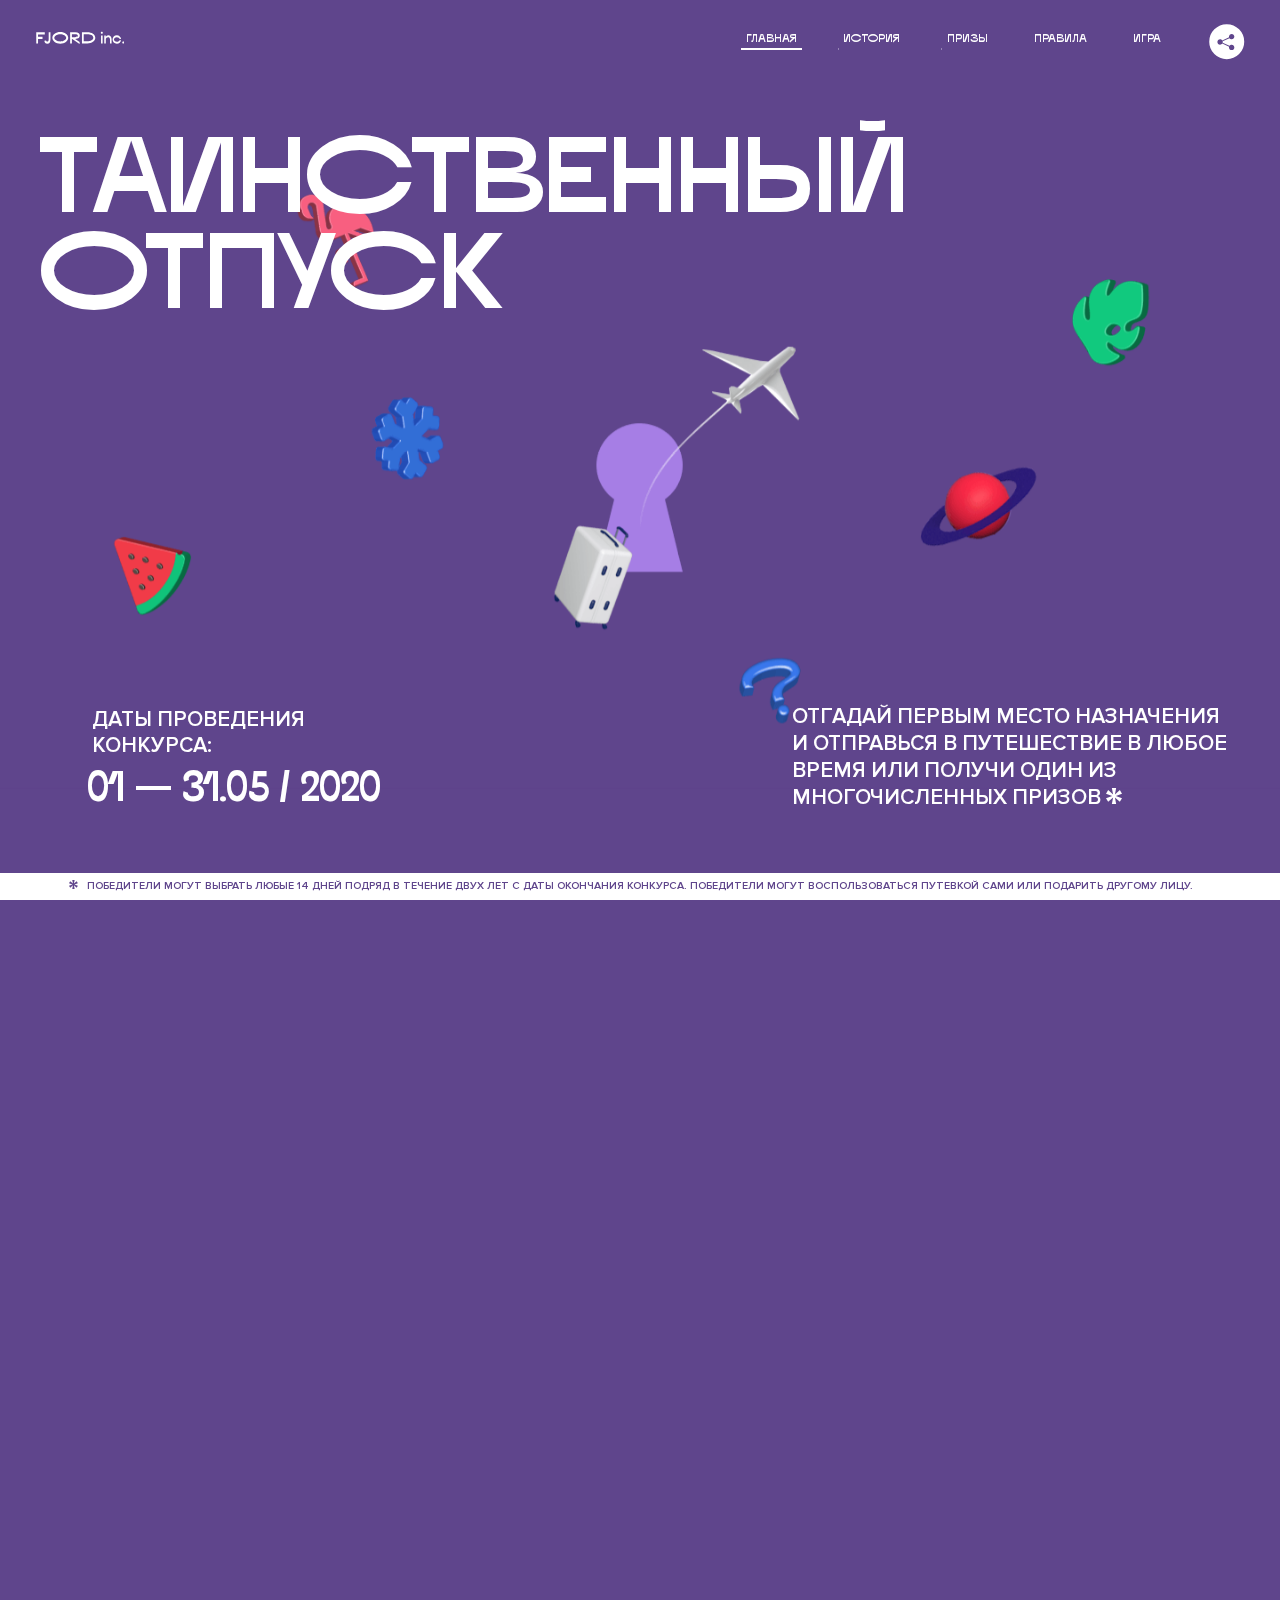
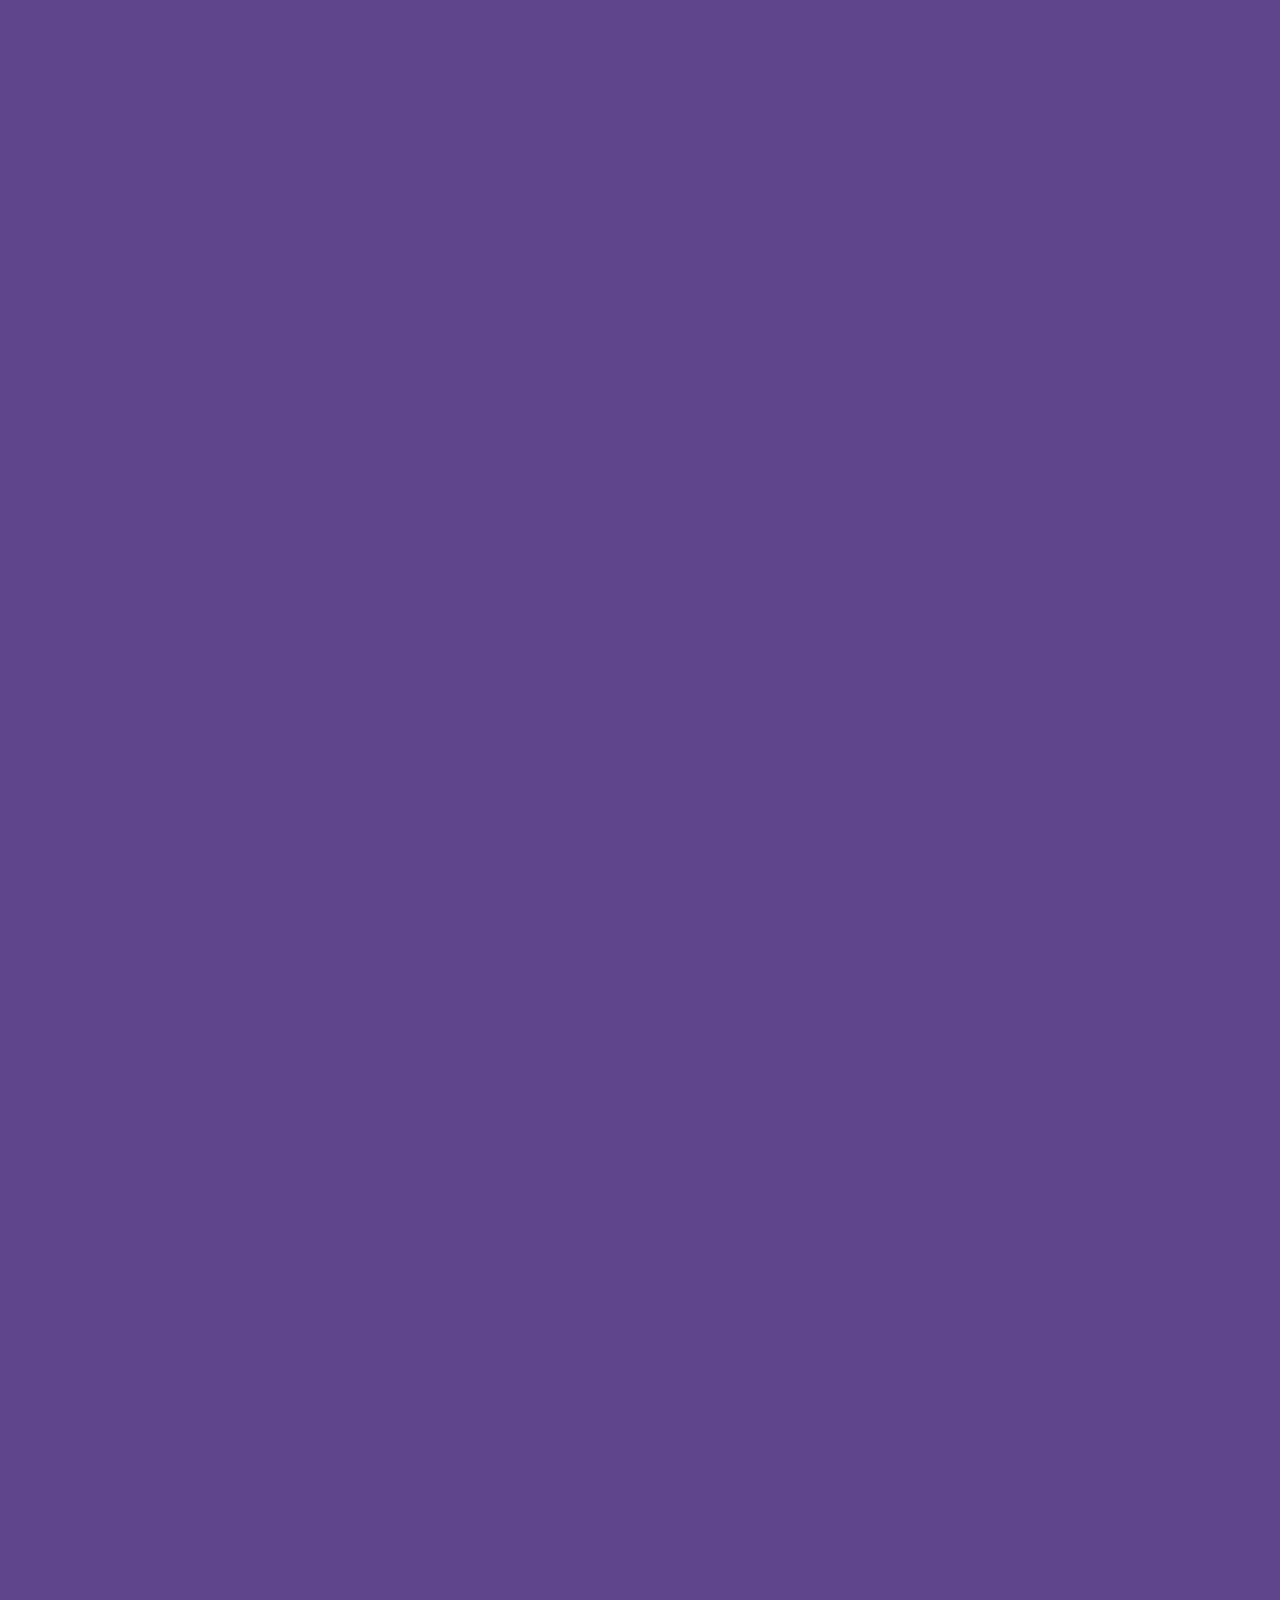
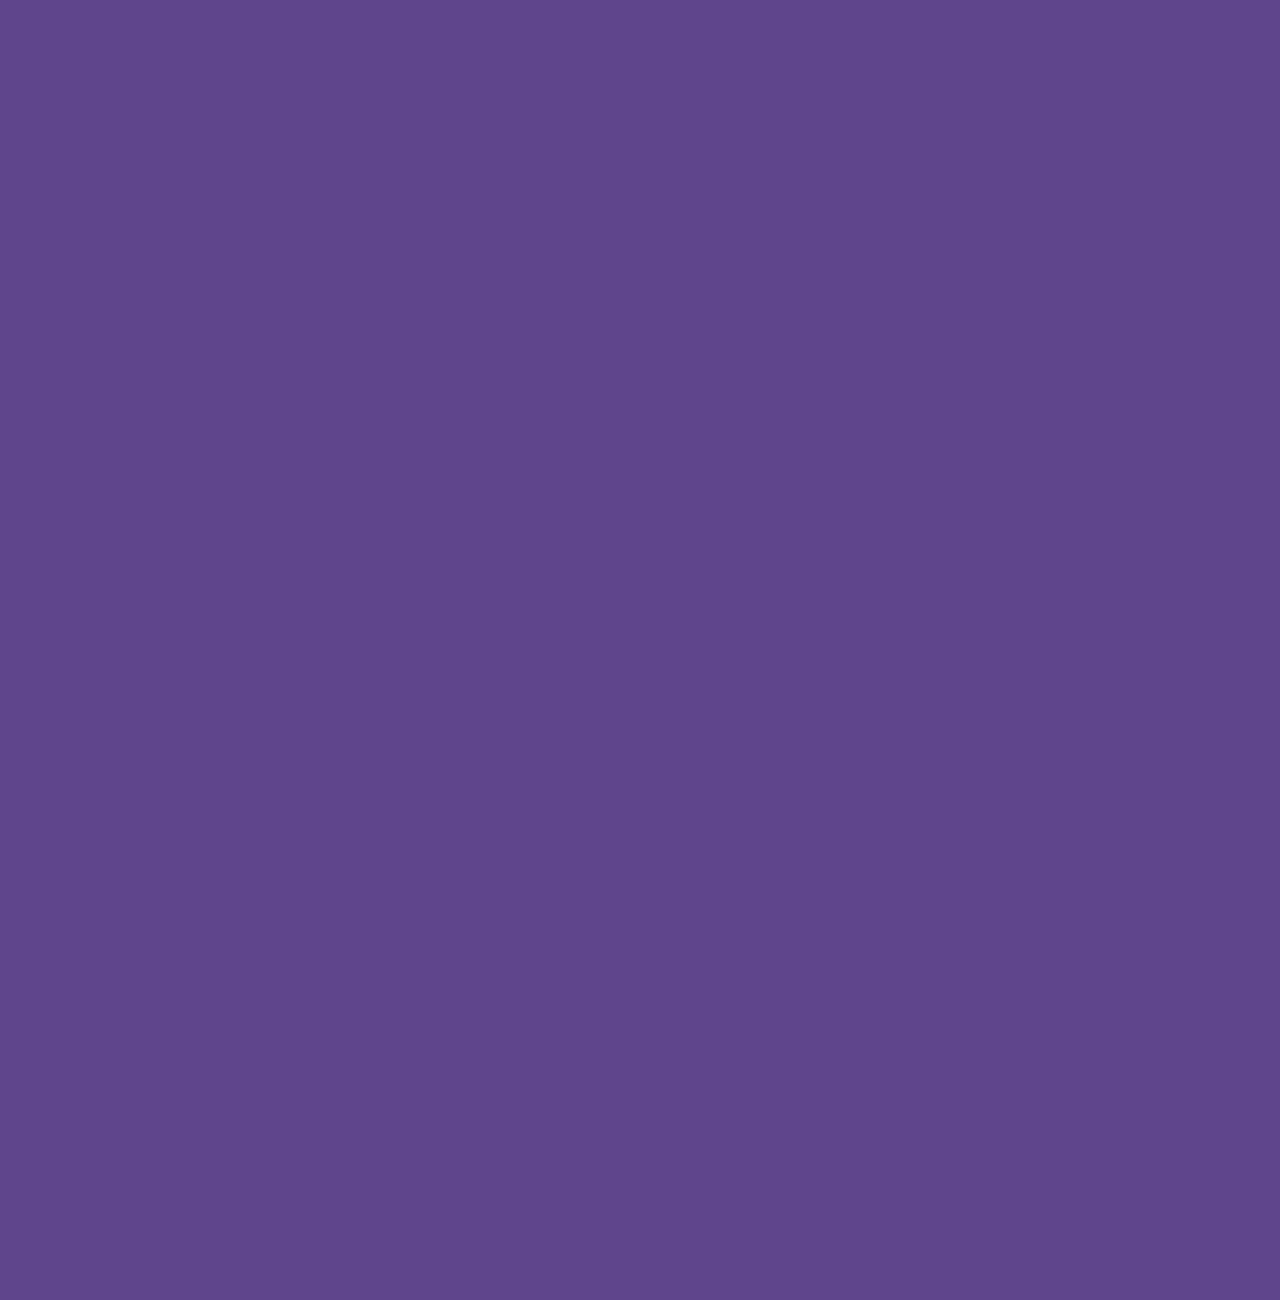
==== 3/index.html @ afbff56f ":heavy_check_mark: Сборка #3" ====
<!DOCTYPE html>
<html lang="ru">
<head>
  <meta charset="UTF-8">
  <meta name="description" content="">
  <meta name="viewport" content="width=device-width, initial-scale=1.0">
  <meta http-equiv="X-UA-Compatible" content="ie=edge">
  <title>Mysterious Vacation</title>
<link href="css/style.min.css" rel="stylesheet">  <base href="https://htmlacademy-animation.github.io/167762-magic-vacation-1/3/">
</head>
<body>

  <header class="page-header js-header">
    <div class="page-header__wrapper">
      <a href="#" class="page-header__logo" aria-label="Перейти на страницу FJORD.Inc">
        <svg width="100" height="15" viewBox="0 0 100 15" fill="none" xmlns="http://www.w3.org/2000/svg">
          <path d="M0.26 1.4V14H2.276V8.906H7.334V6.44H2.276V3.848H9.872V1.4H0.26ZM12.733 14.36C15.127 14.36 16.243 12.65 16.243 9.5V1.4H14.263V8.96C14.263 11.21 13.723 11.876 12.733 11.876C11.833 11.876 11.473 11.3 11.347 10.58L9.36702 10.94C9.63702 13.046 10.663 14.36 12.733 14.36ZM18.3918 7.7C18.3918 11.372 22.3878 14.36 27.3198 14.36C32.2518 14.36 36.2478 11.372 36.2478 7.7C36.2478 4.028 32.2518 1.04 27.3198 1.04C22.3878 1.04 18.3918 4.028 18.3918 7.7ZM20.6058 7.7C20.6058 5.378 23.6118 3.524 27.3198 3.524C30.9918 3.524 33.9798 5.378 33.9798 7.7C33.9798 10.004 30.9918 11.858 27.3198 11.858C23.6118 11.858 20.6058 10.004 20.6058 7.7ZM40.403 14V8.906H40.799L49.079 14.702V12.38L44.039 8.906H44.201C47.999 8.906 49.277 7.304 49.277 5.162C49.277 3.092 47.999 1.4 44.201 1.4H38.387V14H40.403ZM43.535 3.722C45.785 3.722 47.045 4.136 47.045 5.432C47.045 6.764 45.785 7.034 43.535 7.034H40.403V3.722H43.535ZM51.6936 1.382V14H57.8676C62.7456 14 66.7236 11.534 66.7236 7.7C66.7236 3.848 62.7456 1.382 57.8676 1.382H51.6936ZM53.7096 11.624V3.722H57.5436C61.5396 3.722 64.4916 5.018 64.4916 7.7C64.4916 10.238 61.5396 11.624 57.5436 11.624H53.7096ZM73.1832 14.018H74.9832V5H73.1832V14.018ZM72.9132 1.976C72.9132 2.57 73.3992 3.092 74.0832 3.092C74.7492 3.092 75.2352 2.57 75.2352 1.976C75.2352 1.382 74.7672 0.805999 74.0832 0.805999C73.3812 0.805999 72.9132 1.382 72.9132 1.976ZM76.7867 14H78.5687V9.104C78.7487 8.006 79.5947 6.962 81.0887 6.962C82.1147 6.962 83.2667 7.448 83.2667 9.554V14H85.0487V9.014C85.0487 6.152 83.2307 4.73 81.3587 4.73C79.9187 4.73 79.0727 5.558 78.5687 6.854V5H76.7867V14ZM90.9898 14.27C93.5098 14.27 95.3818 12.506 95.7238 10.328H94.0498C93.7258 11.3 92.6998 12.02 90.9898 12.02C88.8478 12.02 87.7678 10.922 87.7678 9.59C87.7678 8.24 88.8478 6.962 90.9898 6.962C92.7538 6.962 93.7978 7.844 94.0858 8.924H95.7418C95.4358 6.71 93.6178 4.73 90.9898 4.73C88.0918 4.73 86.1298 7.124 86.1298 9.59C86.1298 12.074 88.1278 14.27 90.9898 14.27ZM97.0693 12.938C97.0693 13.658 97.5553 14.144 98.2753 14.144C98.9953 14.144 99.4813 13.658 99.4813 12.938C99.4813 12.2 98.9953 11.714 98.2753 11.714C97.5553 11.714 97.0693 12.2 97.0693 12.938Z" fill="currentColor"></path>
        </svg>
      </a>
      <button class="page-header__toggler js-menu-toggler" type="button" aria-label="Управление мобильным меню"><span>Меню</span></button>
      <nav class="page-header__nav">
        <div class="page-header__menu js-menu" id="menu">
          <ul>
            <li>
              <a class="js-menu-link active" href="#top" data-href="top">главная</a>
            </li>
            <li>
              <a class="js-menu-link" href="#story" data-href="story">история</a>
            </li>
            <li>
              <a class="js-menu-link" href="#prizes" data-href="prizes">призы</a>
            </li>
            <li>
              <a class="js-menu-link" href="#rules" data-href="rules">правила</a>
            </li>
            <li>
              <a class="js-menu-link" href="#game" data-href="game">игра</a>
            </li>
          </ul>
        </div>
        <div class="page-header__social">
          <div class="social-block js-social-block">
            <button class="social-block__toggler" aria-label="Управлять блоком с социальными кнопками">
              <svg width="26" height="22" viewBox="0 0 27 22" fill="none" xmlns="http://www.w3.org/2000/svg">
                <path d="M19.6721 7.43664C21.6273 7.43664 23.213 5.85095 23.213 3.89566C23.213 1.94037 21.6273 0.354675 19.6721 0.354675C17.7168 0.354675 16.1311 1.94037 16.1311 3.89566C16.1311 4.19968 16.1728 4.49178 16.2458 4.77345L7.21751 8.95527C6.57519 8.05214 5.52303 7.46049 4.33078 7.46049C2.37549 7.46049 0.789795 9.04618 0.789795 11.0015C0.789795 12.9568 2.37549 14.5425 4.33078 14.5425C5.52303 14.5425 6.57668 13.9508 7.21751 13.0477L16.2458 17.2295C16.1743 17.5112 16.1311 17.8033 16.1311 18.1073C16.1311 20.0626 17.7168 21.6483 19.6721 21.6483C21.6273 21.6483 23.213 20.0626 23.213 18.1073C23.213 16.152 21.6273 14.5663 19.6721 14.5663C18.4798 14.5663 17.4262 15.158 16.7853 16.0611L7.75701 11.8793C7.82854 11.5976 7.87176 11.3055 7.87176 11.0015C7.87176 10.6974 7.83003 10.4053 7.75701 10.1237L16.7853 5.94186C17.4262 6.84499 18.4783 7.43664 19.6721 7.43664Z" fill="currentColor"></path>
              </svg>
            </button>
            <ul class="social-block__list">
              <li>
                <a class="social-block__link social-block__link--fb" href="#" aria-label="Мы на Facebook">
                  <svg width="8" height="17" viewBox="0 0 8 17" fill="none" xmlns="http://www.w3.org/2000/svg">
                    <path d="M4.24646 16.9899H1.09275L1.05793 8.49828H0V5.30707H1.05793V3.81124C1.05793 1.42084 2.57654 0 5.21735 0H7.41758V3.18585H5.30841C4.28262 3.18585 4.2478 3.48582 4.2478 4.24914V5.30707H7.42964L7.16716 8.49828H4.2478V16.9899H4.24646Z" fill="currentColor"></path>
                  </svg>
                </a>
              </li>
              <li>
                <a class="social-block__link social-block__link--insta" href="#" aria-label="Мы в Instagram">
                  <svg width="15" height="15" viewBox="0 0 15 15" fill="none" xmlns="http://www.w3.org/2000/svg">
                    <path d="M11.0197 0H4.19806C2.14246 0 0.471191 1.66993 0.471191 3.72285V10.5499C0.471191 12.6082 2.14112 14.2727 4.19806 14.2727H11.0197C13.0753 14.2727 14.7466 12.6082 14.7466 10.5499V3.72285C14.7466 1.67127 13.0753 0 11.0197 0ZM11.0197 12.4849H4.19806C3.13076 12.4849 2.26432 11.6158 2.26432 10.5512V3.72419C2.26432 2.65956 3.13076 1.79715 4.19806 1.79715H11.0197C12.087 1.79715 12.9535 2.6609 12.9535 3.72419V10.5512C12.9535 11.6145 12.087 12.4849 11.0197 12.4849Z" fill="currentColor"></path>
                    <path d="M7.60887 3.11084C5.38989 3.11084 3.58203 4.9187 3.58203 7.14036C3.58203 9.35532 5.38989 11.1645 7.60887 11.1645C9.83053 11.1645 11.6357 9.35666 11.6357 7.14036C11.6357 4.9187 9.83053 3.11084 7.60887 3.11084ZM7.60887 9.36871C6.37551 9.36871 5.37784 8.37372 5.37784 7.14036C5.37784 5.90699 6.37551 4.90665 7.60887 4.90665C8.83822 4.90665 9.84259 5.90833 9.84259 7.14036C9.84392 8.37238 8.83822 9.36871 7.60887 9.36871Z" fill="currentColor"></path>
                    <path d="M11.3573 2.35962C10.8256 2.35962 10.3931 2.79752 10.3931 3.32381C10.3931 3.85546 10.8256 4.29336 11.3573 4.29336C11.8862 4.29336 12.3215 3.85546 12.3215 3.32381C12.3215 2.79752 11.8862 2.35962 11.3573 2.35962Z" fill="currentColor"></path>
                  </svg>
                </a>
              </li>
              <li>
                <a class="social-block__link social-block__link--vk" href="#" aria-label="Мы ВКонтакте">
                  <svg width="17" height="10" viewBox="0 0 17 10" fill="none" xmlns="http://www.w3.org/2000/svg">
                    <path d="M14.1234 4.9002C14.1234 4.9002 16.3623 1.72708 16.5866 0.680242C16.6595 0.312285 16.4947 0.103188 16.1069 0.103188C16.1069 0.103188 14.8193 0.103188 14.168 0.103188C13.7235 0.103188 13.5587 0.293278 13.4235 0.579768C13.4235 0.579768 12.3724 2.82553 11.0969 4.24712C10.6861 4.70333 10.4781 4.84318 10.2511 4.84318C10.0646 4.84318 9.98625 4.6911 9.98625 4.27834V0.649016C9.98625 0.147997 9.92545 0.00135496 9.5066 0.00135496H6.39628C6.15578 0.00135496 6.0085 0.134417 6.0085 0.324506C6.0085 0.801084 6.73406 0.908351 6.73406 2.20231V4.87305C6.73406 5.40529 6.70569 5.61575 6.45303 5.61575C5.78016 5.61575 4.19528 3.30618 3.30623 0.678887C3.12923 0.145282 2.93737 0 2.43475 0H0.486409C0.205373 0 0 0.190085 0 0.476576C0 0.991172 0.60666 3.40801 2.99277 6.64358C4.59927 8.8201 6.70569 10 8.60269 10C9.76196 10 10.0416 9.80312 10.0416 9.31432V7.63883C10.0416 7.22607 10.2065 7.04956 10.4429 7.04956C10.7078 7.04956 11.1847 7.13238 12.2805 8.22268C13.5843 9.47862 13.6762 10 14.3896 10H16.5676C16.7919 10 17 9.89273 17 9.52342C17 9.02919 16.3623 8.15343 15.384 7.10659C14.9801 6.56755 14.3302 5.98914 14.1248 5.72301C13.8275 5.40801 13.9154 5.23014 14.1234 4.9002Z" fill="currentColor"></path>
                  </svg>
                </a>
              </li>
            </ul>
          </div>
        </div>
      </nav>
    </div>
  </header>

  <main class="page-content">

    <section class="animation-screen"></section>

    <section class="screen screen--hidden screen--intro js-scrollspy" id="top">
      <div class="screen__wrapper">
        <div class="intro">
          <h1 class="intro__title">Таинственный отпуск</h1>
          <div class="intro__content">
            <div class="intro__info">
              <p class="intro__label">Даты проведения конкурса:</p>
              <p class="intro__date">01 — 31.05 / 2020</p>
            </div>
            <div class="intro__message">
              <p>
                Отгадай первым место назначения и&nbsp;отправься в&nbsp;путешествие в&nbsp;любое время или получи один из многочисленных призов
                <svg width="16" height="16" viewBox="0 0 10 10" fill="none" xmlns="http://www.w3.org/2000/svg">
                  <path d="M0 6.35337L3.90271 4.99012L0 3.64663L1.34615 1.32374L4.44287 4.01073L3.67364 0H6.34615L5.57692 4.01073L8.65385 1.32374L10 3.64663L6.13405 4.99012L10 6.35337L8.65385 8.65651L5.57692 5.98927L6.34615 10H3.67364L4.44287 5.96952L1.34615 8.65651L0 6.35337Z" fill="currentColor"></path>
                </svg>
              </p>
            </div>
          </div>
        </div>
      </div>
      <div class="screen__footer js-footer">
        <button class="screen__footer-enlarge js-footer-toggler" type="button" aria-label="Показать сообщение">
          <svg width="10" height="10" viewBox="0 0 10 10" fill="none" xmlns="http://www.w3.org/2000/svg">
            <path d="M0 6.35337L3.90271 4.99012L0 3.64663L1.34615 1.32374L4.44287 4.01073L3.67364 0H6.34615L5.57692 4.01073L8.65385 1.32374L10 3.64663L6.13405 4.99012L10 6.35337L8.65385 8.65651L5.57692 5.98927L6.34615 10H3.67364L4.44287 5.96952L1.34615 8.65651L0 6.35337Z" fill="currentColor"></path>
          </svg>
        </button>
        <button class="screen__footer-collapse js-footer-toggler" type="button" aria-label="Скрыть сообщение">
          <svg width="13" height="13" viewBox="0 0 13 13" fill="none" xmlns="http://www.w3.org/2000/svg">
            <line x1="12.3536" y1="0.353553" x2="0.738349" y2="11.9688" stroke="currentColor"></line>
            <line x1="0.738319" y1="0.539925" x2="12.3535" y2="12.1551" stroke="currentColor"></line>
          </svg>
        </button>
        <div class="screen__footer-wrapper">
          <div class="screen__footer-announce">
            <p class="screen__footer-label">Даты проведения конкурса:</p>
            <p class="screen__footer-date">01 — 31.05 / 2020</p>
          </div>
          <div class="screen__footer-note">
            <p>
              <svg width="10" height="10" viewBox="0 0 10 10" fill="none" xmlns="http://www.w3.org/2000/svg">
                <path d="M0 6.35337L3.90271 4.99012L0 3.64663L1.34615 1.32374L4.44287 4.01073L3.67364 0H6.34615L5.57692 4.01073L8.65385 1.32374L10 3.64663L6.13405 4.99012L10 6.35337L8.65385 8.65651L5.57692 5.98927L6.34615 10H3.67364L4.44287 5.96952L1.34615 8.65651L0 6.35337Z" fill="currentColor"></path>
              </svg>
              <span>Победители могут выбрать любые 14 дней подряд в&nbsp;течение двух лет с&nbsp;даты окончания конкурса. Победители могут воспользоваться путевкой сами или подарить другому лицу.</span>
            </p>
          </div>
        </div>
      </div>
    </section>

    <section class="screen screen--hidden screen--story js-scrollspy" id="story">

      <div class="slider swiper-container js-slider">

        <div class="swiper-wrapper">

          <div class="slider__item swiper-slide">
            <h2 class="slider__item-title">История</h2>
            <p class="slider__item-text">Джеймс Таргет был основателем компании &laquo;Fjord Inc.&raquo;. С&nbsp;1965 года &laquo;Fjord Inc.&raquo; прославилась надёжными и&nbsp;удобными чемоданами и&nbsp;аксессуарами для туристов.</p>
          </div>

          <div class="slider__item swiper-slide">
            <p class="slider__item-text">Когда Джеймсу было 7&nbsp;лет, в&nbsp;их&nbsp;доме гостил дядюшка и&nbsp;развлекал детей рассказами о&nbsp;своей поездке в&nbsp;место, показавшееся малышу Таргету невероятным. Тогда Джеймс решил, что однажды посетит его, но&nbsp;не&nbsp;будет рассказывать о&nbsp;мечте, пока не&nbsp;осуществит.</p>
          </div>

          <div class="slider__item swiper-slide">
            <p class="slider__item-text">Джеймс Таргет стал увлеченным путешественником. Он&nbsp;посетил 5&nbsp;континентов, 126&nbsp;стран.</p>
          </div>

          <div class="slider__item swiper-slide">
            <p class="slider__item-text">Он&nbsp;сплавлялся по&nbsp;Амазонке и&nbsp;погружался в&nbsp;пещеры Франции, медитировал в&nbsp;горах Тибета и&nbsp;пожимал руку вождя племени Акугауа.</p>
          </div>

          <div class="slider__item swiper-slide">
            <p class="slider__item-text">Из&nbsp;своих поездок Джеймс Таргет привозил идеи, как сделать свои чемоданы &laquo;Fjord Inc.&raquo; удобными и&nbsp;приспособленными к&nbsp;разным дорожным условиям.</p>
          </div>

          <div class="slider__item swiper-slide">
            <p class="slider__item-text">Всё это время Джеймс не&nbsp;оставлял идею поездки своей мечты. Однако, как только он&nbsp;брался за&nbsp;планирование, возникали препятствия, не&nbsp;позволяющие отправиться туда.</p>
          </div>

          <div class="slider__item swiper-slide">
            <p class="slider__item-text">В&nbsp;возрасте 67&nbsp;лет Джеймс Таргет попал под лавину и&nbsp;погиб. В&nbsp;своём завещании он&nbsp;поручил отправить в&nbsp;заветное путешествие трёх смельчаков, единых с&nbsp;ним духом.</p>
          </div>

          <div class="slider__item swiper-slide">
            <p class="slider__item-text">Тех, кто сможет узнать таинственное место, задавая вопросы специально обученному ИИ&nbsp;&laquo;Соне&raquo;, ждет фантастическое путешествие.</p>
          </div>
        </div>
        <div class="slider__controls">
          <button class="slider__control slider__control--prev js-control-prev" type="button" aria-label="Показать предыдущую историю">
            <svg width="12" height="22" viewBox="0 0 12 22" fill="none" xmlns="http://www.w3.org/2000/svg">
              <path d="M11 1L1 11L11 21" stroke="currentColor" stroke-width="2" stroke-linejoin="round"></path>
            </svg>
          </button>
          <button class="slider__control slider__control--next js-control-next" type="button" aria-label="Показать следующую историю">
            <svg width="12" height="22" viewBox="0 0 12 22" fill="none" xmlns="http://www.w3.org/2000/svg">
              <path d="M1 1L11 11L1 21" stroke="currentColor" stroke-width="2" stroke-linejoin="round"></path>
            </svg>
          </button>
        </div>
        <div class="slider__pagination swiper-pagination"></div>
      </div>
    </section>

    <section class="screen screen--hidden screen--prizes js-scrollspy show-curtain" id="prizes">
      <div class="curtain"></div>
      <div class="screen__wrapper">
        <div class="prizes">
          <h2 class="prizes__title">ПРизы</h2>
          <div class="prizes__lead">
            <p>Найди ответ и&nbsp;получи один из&nbsp;призов:</p>
          </div>
          <ul class="prizes__list">
            <li class="prizes__item prizes__item--journeys">
              <div class="prizes__icon">
                <picture>
                  <source srcset="img/prize1-mob.svg" media="(orientation: portrait)">
                  <img src="img/prize1.svg" alt="">
                </picture>
              </div>
              <p class="prizes__desc">
                <b>3</b>
                <span>загадочных путешествия</span>
              </p>
            </li>
            <li class="prizes__item prizes__item--cases">
              <div class="prizes__icon">
                <picture>
                  <source srcset="img/prize2-mob.svg" media="(orientation: portrait)">
                  <img src="img/prize2.svg" alt="">
                </picture>
              </div>
              <p class="prizes__desc">
                <b>7</b>
                <span>надежных чемоданов</span>
              </p>
            </li>
            <li class="prizes__item prizes__item--codes">
              <div class="prizes__icon">
                <picture>
                  <source srcset="img/prize3-mob.svg" media="(orientation: portrait)">
                  <img src="img/prize3.svg" alt="">
                </picture>
              </div>
              <p class="prizes__desc">
                <b>900</b>
                <span>
                  промокодов на&nbsp;скидку 15%
                  <svg width="10" height="10" viewBox="0 0 10 10" fill="none" xmlns="http://www.w3.org/2000/svg">
                    <path d="M0 6.35337L3.90271 4.99012L0 3.64663L1.34615 1.32374L4.44287 4.01073L3.67364 0H6.34615L5.57692 4.01073L8.65385 1.32374L10 3.64663L6.13405 4.99012L10 6.35337L8.65385 8.65651L5.57692 5.98927L6.34615 10H3.67364L4.44287 5.96952L1.34615 8.65651L0 6.35337Z" fill="currentColor"></path>
                  </svg>
                </span>
              </p>
            </li>
          </ul>
        </div>
      </div>
      <div class="screen__footer js-footer">
        <button class="screen__footer-enlarge js-footer-toggler" type="button" aria-label="Показать сообщение">
          <svg width="10" height="10" viewBox="0 0 10 10" fill="none" xmlns="http://www.w3.org/2000/svg">
            <path d="M0 6.35337L3.90271 4.99012L0 3.64663L1.34615 1.32374L4.44287 4.01073L3.67364 0H6.34615L5.57692 4.01073L8.65385 1.32374L10 3.64663L6.13405 4.99012L10 6.35337L8.65385 8.65651L5.57692 5.98927L6.34615 10H3.67364L4.44287 5.96952L1.34615 8.65651L0 6.35337Z" fill="currentColor"></path>
          </svg>
        </button>
        <button class="screen__footer-collapse js-footer-toggler" type="button" aria-label="Скрыть сообщение">
          <svg width="13" height="13" viewBox="0 0 13 13" fill="none" xmlns="http://www.w3.org/2000/svg">
            <line x1="12.3536" y1="0.353553" x2="0.738349" y2="11.9688" stroke="currentColor"></line>
            <line x1="0.738319" y1="0.539925" x2="12.3535" y2="12.1551" stroke="currentColor"></line>
          </svg>
        </button>
        <div class="screen__footer-wrapper">
          <div class="screen__footer-announce">
            <p class="screen__footer-label">Даты проведения конкурса:</p>
            <p class="screen__footer-date">01 — 31.05 / 2020</p>
          </div>
          <div class="screen__footer-note">
            <p>
              <svg width="10" height="10" viewBox="0 0 10 10" fill="none" xmlns="http://www.w3.org/2000/svg">
                <path d="M0 6.35337L3.90271 4.99012L0 3.64663L1.34615 1.32374L4.44287 4.01073L3.67364 0H6.34615L5.57692 4.01073L8.65385 1.32374L10 3.64663L6.13405 4.99012L10 6.35337L8.65385 8.65651L5.57692 5.98927L6.34615 10H3.67364L4.44287 5.96952L1.34615 8.65651L0 6.35337Z" fill="currentColor"></path>
              </svg>
              <span>Скидка&nbsp;15% на&nbsp;единоразовое приобретение путёвки с&nbsp;1&nbsp;июня 2020 по&nbsp;31&nbsp;мая 2022&nbsp;года. Суммируется с&nbsp;другими акциями</span>
            </p>
          </div>
        </div>
      </div>
    </section>

    <section class="screen screen--hidden screen--rules js-scrollspy" id="rules">
      <div class="screen__wrapper">
        <div class="rules">
          <h2 class="rules__title">Правила</h2>
          <div class="rules__lead">
            <p>Для того чтобы получить наследство Джеймса Таргета, тебе нужно выведать у&nbsp;&laquo;Сони&raquo;, куда предстоит отправиться тебе в&nbsp;случае победы</p>
          </div>
          <ol class="rules__list">
            <li class="rules__item">
              <p>Тебе отводится <br>5&nbsp;минут</p>
            </li>
            <li class="rules__item">
              <p>Задавай любые вопросы в&nbsp;текстовом поле</p>
            </li>
            <li class="rules__item">
              <p>Нажимай кнопку &laquo;Узнать&raquo;, чтобы получить ответ</p>
            </li>
            <li class="rules__item">
              <p>&laquo;Соня&raquo; может отвечать только&nbsp;Да или Нет</p>
            </li>
          </ol>
          <a href="#game" class="rules__link btn">Погнали!</a>
        </div>
      </div>
      <div class="screen__disclaimer">
        <div class="disclaimer">
          <ul>
            <li>
              <a href="#">Правовая информация</a>
            </li>
            <li>
              <a href="#">Подробные правила</a>
            </li>
          </ul>
        </div>
      </div>
    </section>

    <section class="screen screen--hidden screen--game js-scrollspy" id="game">
      <div class="screen__wrapper">
        <div class="game">
          <div class="game__header">
            <h2 class="game__title">Игра</h2>
            <div class="game__counter">
              <span>05</span>:<span>00</span>
            </div>
          </div>
          <div class="game__body">
            <div class="chat">
              <div class="chat__body js-chat">
                <ul class="chat__list" id="messages"></ul>
              </div>
              <div class="chat__footer">
                <form action="#" method="post" class="form" id="message-form">
                  <label for="message-field" class="visually-hidden">Поле для ввода вопроса</label>
                  <input type="text" class="form__field" id="message-field">
                  <button class="form__button btn">
                    Узнать
                    <svg width="18" height="19" viewBox="0 0 18 19" fill="none" xmlns="http://www.w3.org/2000/svg">
                      <path stroke="currentColor" stroke-width="2" d="M9 19V1"></path>
                      <path d="M1 9l8-8 8 8" stroke="currentColor" stroke-width="2" stroke-linejoin="round"></path>
                    </svg>
                  </button>
                </form>
              </div>
            </div>
          </div>
          <!-- временные кнопки для показа результата -->
          <div class="game__buttons">
            <button class="game__button btn js-show-result" type="button" data-target="result">Положительный результат</button>
            <button class="game__button btn js-show-result" type="button" data-target="result2">Положительный результат - 2</button>
            <button class="game__button btn js-show-result" type="button" data-target="result3">Отрицательный результат</button>
          </div>
        </div>
      </div>
    </section>

    <section class="screen screen--hidden screen--result" id="result">
      <div class="screen__wrapper">
        <div class="result result--trip">
          <div class="result__image">
            <picture>
              <source srcset="img/result1-mob.png 1x, img/result1-mob@2x.png 2x" media="(max-width: 768px) and (orientation: portrait)">
              <img src="img/result1.png" srcset="img/result1@2x.png 2x" alt="">
            </picture>
          </div>
          <h2 class="result__title">
            <span class="visually-hidden">ПОбеда!</span>
            <svg xmlns="http://www.w3.org/2000/svg" viewBox="0 0 568.85 109.24">
              <path d="M16,24.44V92H2.6V8H75V92H61.52V24.44H16Z" transform="translate(-2.1 -1.5)" fill="none" stroke="currentColor"></path>
              <path d="M148.76,5.6c32.88,0,59.52,19.92,59.52,44.4s-26.64,44.4-59.52,44.4S89.24,74.48,89.24,50,115.88,5.6,148.76,5.6Zm0,72.12c24.48,0,44.4-12.36,44.4-27.72s-19.92-27.84-44.4-27.84C124,22.16,104,34.52,104,50S124,77.72,148.76,77.72Z" transform="translate(-2.1 -1.5)" fill="none" stroke="currentColor"></path>
              <path d="M287.36,8V24.44H236v14.4h25.32c25.44,0,34,11.16,34,26.52,0,15.6-8.52,26.64-34,26.64H222.56V8h64.8ZM256.88,76.52c15.12,0,23.52-2,23.52-11.52S272,54.44,256.88,54.44H236V76.52h20.88Z" transform="translate(-2.1 -1.5)" fill="none" stroke="currentColor"></path>
              <path d="M371.47,8V24.44H320.84V41.6h33.6V58h-33.6V75.56h50.64V92H307.4V8h64.08Z" transform="translate(-2.1 -1.5)" fill="none" stroke="currentColor"></path>
              <path d="M382.39,110.24V75.56h7.44c4.56-4.68,7.8-18.36,8.76-56L399,8h48.6V75.56h10v34.68H442.87V92H397v18.24H382.39Zm51.72-34.68V24.44H411.55v3.12c-0.48,22.44-3.24,37.68-7.2,48h29.76Z" transform="translate(-2.1 -1.5)" fill="none" stroke="currentColor"></path>
              <path d="M463.75,92l28-84h27.12l28.08,84H533.47l-7.8-23.52h-37.8L480.07,92H463.75Zm56.64-40L507,11.84,493.51,52h26.88Z" transform="translate(-2.1 -1.5)" fill="none" stroke="currentColor"></path>
              <path d="M554.12,70.4L555.55,2H569l1.44,68.4H554.12Zm8.28,6.36c4.8,0,8,3.24,8,8.16a8,8,0,1,1-16.08,0C554.35,80,557.59,76.76,562.39,76.76Z" transform="translate(-2.1 -1.5)" fill="none" stroke="currentColor"></path>
            </svg>
          </h2>
          <div class="result__text">
            <p>ты&nbsp;отправляешься в&nbsp;Арктику!</p>
          </div>
          <div class="result__form">
            <form action="#" method="post" class="form form--result">
              <label for="email-field" class="form__label">зарегистрируй результат</label>
              <input type="email" class="form__field" id="email-field" placeholder="e-mail для регистации результата и получения приза" required="">
              <button class="form__button btn">
                отправить
                <svg width="18" height="19" viewBox="0 0 18 19" fill="none" xmlns="http://www.w3.org/2000/svg">
                  <path stroke="currentColor" stroke-width="2" d="M9 19V1"></path>
                  <path d="M1 9l8-8 8 8" stroke="currentColor" stroke-width="2" stroke-linejoin="round"></path>
                </svg>
              </button>
            </form>
          </div>
        </div>
      </div>
    </section>

    <section class="screen screen--hidden screen--result" id="result2">
      <div class="screen__wrapper">
        <div class="result result--prize">
          <div class="result__image">
            <picture>
              <source srcset="img/result2-mob.png 1x, img/result2-mob@2x.png 2x" media="(max-width: 768px) and (orientation: portrait)">
              <img src="img/result2.png" srcset="img/result2@2x.png 2x" alt="">
            </picture>
          </div>
          <h2 class="result__title">
            <span class="visually-hidden">ПОбеда!</span>
            <svg xmlns="http://www.w3.org/2000/svg" viewBox="0 0 568.85 109.24">
              <path d="M16,24.44V92H2.6V8H75V92H61.52V24.44H16Z" transform="translate(-2.1 -1.5)" fill="none" stroke="currentColor"></path>
              <path d="M148.76,5.6c32.88,0,59.52,19.92,59.52,44.4s-26.64,44.4-59.52,44.4S89.24,74.48,89.24,50,115.88,5.6,148.76,5.6Zm0,72.12c24.48,0,44.4-12.36,44.4-27.72s-19.92-27.84-44.4-27.84C124,22.16,104,34.52,104,50S124,77.72,148.76,77.72Z" transform="translate(-2.1 -1.5)" fill="none" stroke="currentColor"></path>
              <path d="M287.36,8V24.44H236v14.4h25.32c25.44,0,34,11.16,34,26.52,0,15.6-8.52,26.64-34,26.64H222.56V8h64.8ZM256.88,76.52c15.12,0,23.52-2,23.52-11.52S272,54.44,256.88,54.44H236V76.52h20.88Z" transform="translate(-2.1 -1.5)" fill="none" stroke="currentColor"></path>
              <path d="M371.47,8V24.44H320.84V41.6h33.6V58h-33.6V75.56h50.64V92H307.4V8h64.08Z" transform="translate(-2.1 -1.5)" fill="none" stroke="currentColor"></path>
              <path d="M382.39,110.24V75.56h7.44c4.56-4.68,7.8-18.36,8.76-56L399,8h48.6V75.56h10v34.68H442.87V92H397v18.24H382.39Zm51.72-34.68V24.44H411.55v3.12c-0.48,22.44-3.24,37.68-7.2,48h29.76Z" transform="translate(-2.1 -1.5)" fill="none" stroke="currentColor"></path>
              <path d="M463.75,92l28-84h27.12l28.08,84H533.47l-7.8-23.52h-37.8L480.07,92H463.75Zm56.64-40L507,11.84,493.51,52h26.88Z" transform="translate(-2.1 -1.5)" fill="none" stroke="currentColor"></path>
              <path d="M554.12,70.4L555.55,2H569l1.44,68.4H554.12Zm8.28,6.36c4.8,0,8,3.24,8,8.16a8,8,0,1,1-16.08,0C554.35,80,557.59,76.76,562.39,76.76Z" transform="translate(-2.1 -1.5)" fill="none" stroke="currentColor"></path>
            </svg>
          </h2>
          <div class="result__text">
            <p>чемодан &laquo;Fjord&nbsp;Inc.&raquo;&nbsp;твой</p>
          </div>
          <div class="result__form">
            <form action="#" method="post" class="form form--result">
              <label for="email-field2" class="form__label">зарегистрируй результат</label>
              <input type="email" class="form__field" id="email-field2" placeholder="e-mail для регистации результата и получения приза" required="">
              <button class="form__button btn">
                отправить
                <svg width="18" height="19" viewBox="0 0 18 19" fill="none" xmlns="http://www.w3.org/2000/svg">
                  <path stroke="currentColor" stroke-width="2" d="M9 19V1"></path>
                  <path d="M1 9l8-8 8 8" stroke="currentColor" stroke-width="2" stroke-linejoin="round"></path>
                </svg>
              </button>
            </form>
          </div>
        </div>
      </div>
    </section>

    <section class="screen screen--hidden screen--result" id="result3">
      <div class="screen__wrapper">
        <div class="result result--negative">
          <div class="result__image">
            <picture>
              <source srcset="img/result3-mob.png 1x, img/result3-mob@2x.png 2x" media="(max-width: 768px) and (orientation: portrait)">
              <img src="img/result3.png" srcset="img/result3@2x.png 2x" alt="">
            </picture>
          </div>
          <h2 class="result__title">
            <span class="visually-hidden">Не угадал!</span>
            <svg xmlns="http://www.w3.org/2000/svg" viewBox="0 0 660.77 109.24">
              <path d="M2.66,92V8H16.1V42.2H53.3V8H66.74V92H53.3V58.64H16.1V92H2.66Z" transform="translate(-2.16 -1.5)" fill="none" stroke="currentColor"></path>
              <path d="M147.62,8V24.44H97V41.6h33.6V58H97V75.56h50.64V92H83.54V8h64.08Z" transform="translate(-2.16 -1.5)" fill="none" stroke="currentColor"></path>
              <path d="M199.22,8l20.52,42.36L235.34,8h16.44l-31,84H204.38l9.48-25.92L185.78,8h13.44Z" transform="translate(-2.16 -1.5)" fill="none" stroke="currentColor"></path>
              <path d="M273.74,24.44V92H260.3V8h50.16V24.44H273.74Z" transform="translate(-2.16 -1.5)" fill="none" stroke="currentColor"></path>
              <path d="M307.1,92l28-84h27.12l28.08,84H376.82L369,68.48h-37.8L323.42,92H307.1Zm56.64-40L350.3,11.84,336.86,52h26.88Z" transform="translate(-2.16 -1.5)" fill="none" stroke="currentColor"></path>
              <path d="M396.38,110.24V75.56h7.44c4.56-4.68,7.8-18.36,8.76-56L412.94,8h48.6V75.56h10v34.68H456.86V92H411v18.24H396.38ZM448.1,75.56V24.44H425.54v3.12c-0.48,22.44-3.24,37.68-7.2,48H448.1Z" transform="translate(-2.16 -1.5)" fill="none" stroke="currentColor"></path>
              <path d="M477.74,92l28-84h27.12L560.9,92H547.46l-7.8-23.52h-37.8L494.06,92H477.74Zm56.64-40-13.44-40.2L507.5,52h26.88Z" transform="translate(-2.16 -1.5)" fill="none" stroke="currentColor"></path>
              <path d="M568.7,76.88a13.77,13.77,0,0,0,5,1c6.6,0,10.44-6.24,12-58.32L586.22,8h46.2V92H619V24.44H598.82l-0.12,3.12C597.14,81,589,94.4,573.74,94.4a28.55,28.55,0,0,1-6.72-.84Z" transform="translate(-2.16 -1.5)" fill="none" stroke="currentColor"></path>
              <path d="M646.1,70.4L647.54,2H661l1.44,68.4H646.1Zm8.28,6.36c4.8,0,8,3.24,8,8.16a8,8,0,0,1-16.08,0C646.34,80,649.58,76.76,654.38,76.76Z" transform="translate(-2.16 -1.5)" fill="none" stroke="currentColor"></path>
            </svg>
          </h2>
          <button class="result__button js-play" type="button">
            не сдавайся!
            <span>
              <svg width="27" height="22" viewBox="0 0 27 22" fill="none" xmlns="http://www.w3.org/2000/svg">
                <path d="M10.6899 1.47998C5.42992 1.47998 1.16992 5.73998 1.16992 11C1.16992 16.26 5.42992 20.52 10.6899 20.52C15.9499 20.52 20.2099 16.26 20.2099 11V7.13998" stroke="currentColor" stroke-width="2" stroke-miterlimit="10"></path>
                <path d="M15.1099 12.5099L20.1499 7.13989L25.3099 12.6299" stroke="currentColor" stroke-width="2" stroke-miterlimit="10" stroke-linejoin="round"></path>
              </svg>
            </span>
          </button>
        </div>
      </div>
    </section>

    
  </main> 

<script src="js/script.js"></script></body>
</html>
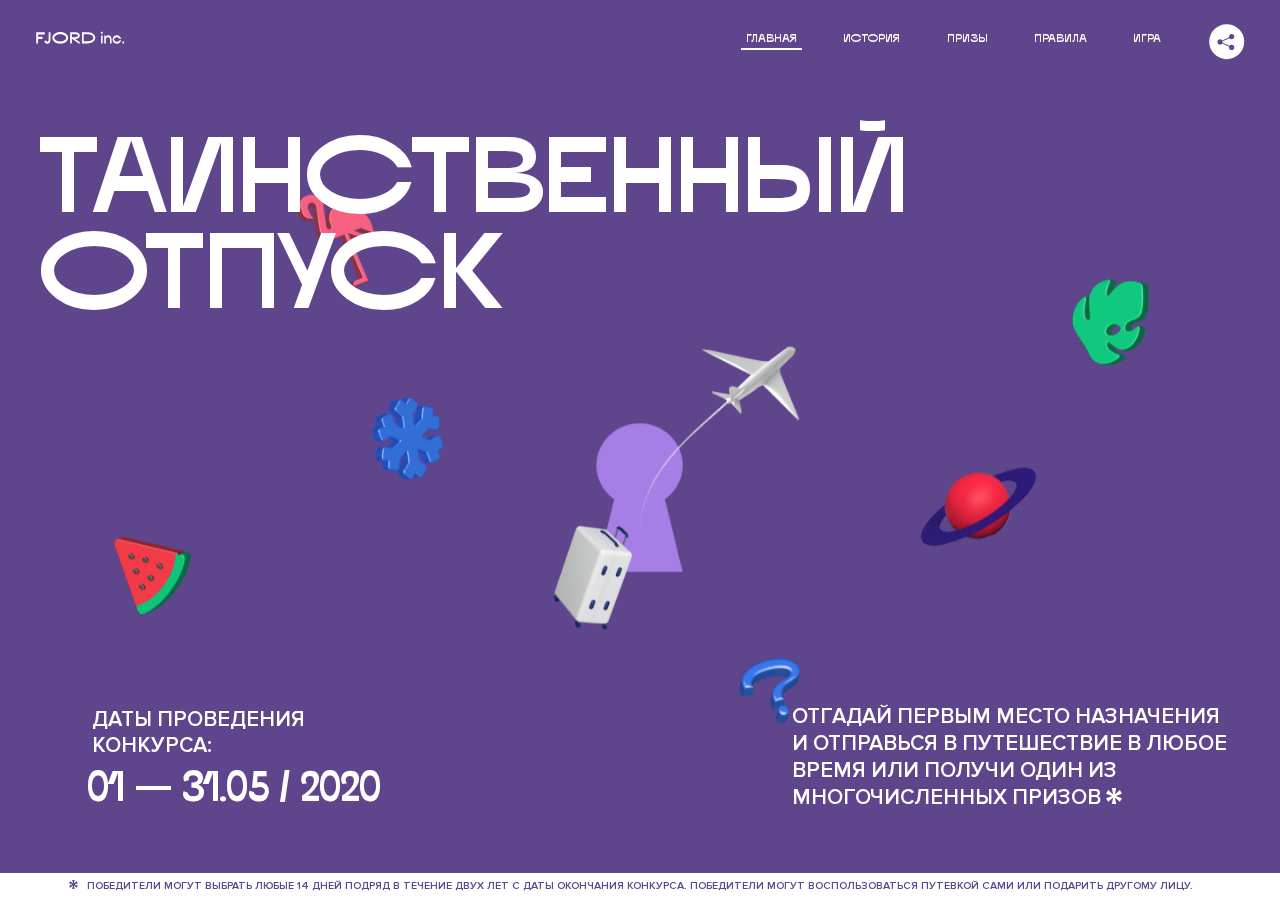
==== commit 6fa0df52: ":heavy_check_mark: Сборка #3" ====
--- a/3/index.html
+++ b/3/index.html
@@ -78,9 +78,10 @@
 
   <main class="page-content">
 
-    <section class="animation-screen"></section>
+    
 
     <section class="screen screen--hidden screen--intro js-scrollspy" id="top">
+     <section class="animation-screen"></section>
       <div class="screen__wrapper">
         <div class="intro">
           <h1 class="intro__title">Таинственный отпуск</h1>
@@ -184,8 +185,8 @@
       </div>
     </section>
 
-    <section class="screen screen--hidden screen--prizes js-scrollspy show-curtain" id="prizes">
-      <div class="curtain"></div>
+    <section class="screen screen--hidden screen--prizes js-scrollspy " id="prizes">
+      
       <div class="screen__wrapper">
         <div class="prizes">
           <h2 class="prizes__title">ПРизы</h2>
@@ -461,8 +462,8 @@
       </div>
     </section>
 
-    
+ 
   </main> 
-
+<script src="js/jquer-3.5.1.js"></script>
 <script src="js/script.js"></script></body>
 </html>
